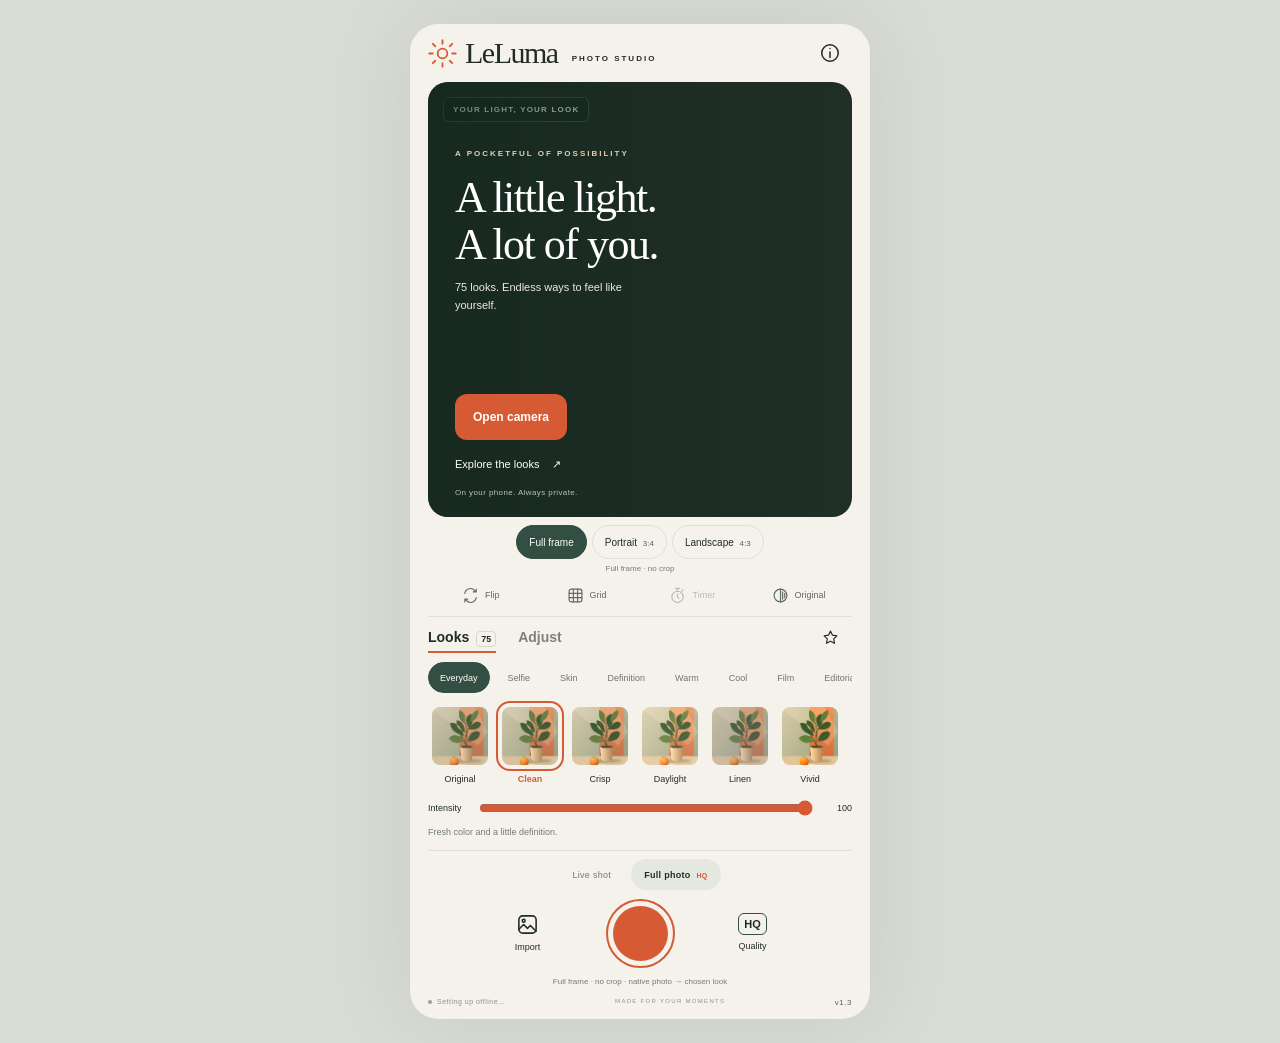
==== index.html @ a47db402 "Add files via upload" ====
<!doctype html>
<html lang="en">
<head>
  <meta charset="utf-8">
  <meta name="viewport" content="width=device-width,initial-scale=1,viewport-fit=cover">
  <meta name="theme-color" content="#f5f2eb">
  <meta name="apple-mobile-web-app-capable" content="yes">
  <meta name="apple-mobile-web-app-title" content="LeLuma">
  <meta name="apple-mobile-web-app-status-bar-style" content="default">
  <meta name="description" content="A little light. A lot of you. 75 photo filters, live camera, and private, offline editing.">
  <meta http-equiv="Content-Security-Policy" content="default-src 'self'; img-src 'self' blob: data:; media-src 'self' blob:; script-src 'self'; worker-src 'self'; style-src 'self' 'unsafe-inline'; connect-src 'self'; object-src 'none'; base-uri 'self'">
  <link rel="manifest" href="./manifest.webmanifest">
  <link rel="apple-touch-icon" href="./icons/apple-touch-icon.png">
  <link rel="icon" href="./icons/icon.svg" type="image/svg+xml">
  <link rel="stylesheet" href="./styles.css">
  <title>LeLuma · Your light, your look</title>
</head>
<body>
<svg class="icon-defs" aria-hidden="true" xmlns="http://www.w3.org/2000/svg"><defs>
  <symbol id="i-flip" viewBox="0 0 24 24"><path d="M4 9a8 8 0 0 1 14-4l2 2M20 3v4h-4M20 15a8 8 0 0 1-14 4l-2-2M4 21v-4h4"/></symbol>
  <symbol id="i-grid" viewBox="0 0 24 24"><rect x="3" y="3" width="18" height="18" rx="3"/><path d="M9 3v18M15 3v18M3 9h18M3 15h18"/></symbol>
  <symbol id="i-timer" viewBox="0 0 24 24"><circle cx="12" cy="14" r="8"/><path d="M12 10v4l2 2M9 2h6M12 2v4M18 6l2-2"/></symbol>
  <symbol id="i-compare" viewBox="0 0 24 24"><circle cx="12" cy="12" r="9"/><path d="M12 3v18M15 7v10M18 9v6"/></symbol>
  <symbol id="i-image" viewBox="0 0 24 24"><rect x="3" y="3" width="18" height="18" rx="4"/><circle cx="8" cy="8" r="1.5"/><path d="m3 17 5-5 4 4 3-3 6 6"/></symbol>
  <symbol id="i-info" viewBox="0 0 24 24"><circle cx="12" cy="12" r="9"/><path d="M12 11v6M12 7v.2"/></symbol>
  <symbol id="i-star" viewBox="0 0 24 24"><path d="m12 3 2.8 5.7 6.2.9-4.5 4.4 1.1 6.2-5.6-2.9-5.6 2.9 1.1-6.2L3 9.6l6.2-.9Z"/></symbol>
  <symbol id="i-download" viewBox="0 0 24 24"><path d="M12 3v12m-5-5 5 5 5-5M4 16v5h16v-5"/></symbol>
  <symbol id="i-close" viewBox="0 0 24 24"><path d="m6 6 12 12M6 18 18 6"/></symbol>
  <symbol id="i-camera" viewBox="0 0 24 24"><path d="M8 6 9 3h6l1 3h4a2 2 0 0 1 2 2v11a2 2 0 0 1-2 2H4a2 2 0 0 1-2-2V8a2 2 0 0 1 2-2Z"/><circle cx="12" cy="13" r="4"/></symbol>
  <symbol id="i-sun" viewBox="0 0 24 24"><circle cx="12" cy="12" r="4"/><path d="M12 1v3M12 20v3M1 12h3M20 12h3M4 4l2 2M18 18l2 2M4 20l2-2M18 6l2-2"/></symbol>
</defs></svg>
<main id="app">
  <div id="startupNotice" class="startup-notice">Loading LeLuma… If this stays here, <a href="./repair.html">repair the app</a>. Use your HTTPS GitHub Pages link in Safari.</div>
  <header class="header">
    <a class="brand" href="./" aria-label="LeLuma home"><svg><use href="#i-sun"/></svg>LeLuma<span>PHOTO STUDIO</span></a>
    <button class="icon-button" id="helpButton" aria-label="Help and settings"><svg><use href="#i-info"/></svg></button>
  </header>
  <section class="viewfinder" id="viewfinder" aria-label="Camera preview">
    <div id="cameraSurface" class="camera-surface"><video id="video" autoplay muted playsinline webkit-playsinline disablepictureinpicture aria-label="Live camera"></video></div>
    <canvas id="preview" aria-label="Filtered photo preview" hidden></canvas>
    <div class="frame-top"><span class="pill" id="sourceBadge">YOUR LIGHT, YOUR LOOK</span><span class="pill" id="resolutionBadge" hidden></span></div>
    <div id="grid" class="grid" hidden></div>
    <div class="welcome" id="welcome">
      <div class="welcome-copy"><span class="eyebrow">A POCKETFUL OF POSSIBILITY</span><h1>A little light.<br>A lot of you.</h1><p>75 looks. Endless ways to feel like yourself.</p></div>
      <div class="welcome-actions"><button class="primary" id="startButton"><svg><use href="#i-camera"/></svg>Open camera</button><button class="text-button" id="cancelCameraButton" hidden>Cancel camera opening</button><button class="text-button" id="demoButton">Explore the looks <span>↗</span></button><span class="privacy-note">On your phone. Always private.</span></div>
    </div>
    <div id="resumePanel" class="resume-panel" hidden><p>Camera paused</p><button class="primary" id="resumeButton">Resume camera</button><button id="cancelResumeButton" class="text-button" hidden>Cancel camera opening</button></div>
    <div id="countdown" class="countdown" hidden aria-live="assertive"></div>
    <div class="frame-bottom" id="frameBottom" hidden><span id="frameFilterName">Original</span><span id="frameHint">Live preview</span></div>
    <div class="flash" id="flash"></div>
    <div id="previewError" class="preview-error" hidden><p id="previewErrorText">Preview interrupted.</p><button id="retryPreview" class="primary">Retry preview</button></div>
  </section>
  <div id="mediaNotice" class="media-notice" role="status" hidden><span id="mediaNoticeText">Starting video…</span><button id="playCamera" class="secondary">Resume video</button></div>
  <div id="liveControls" class="live-controls" hidden><button id="previewMode" aria-pressed="false">Show camera only</button><button id="restartCamera">Restart camera</button></div>
  <div class="framing-controls" role="group" aria-label="Photo framing"><button id="frame-original" aria-pressed="true">Full frame</button><button id="frame-portrait" aria-pressed="false">Portrait <small>3:4</small></button><button id="frame-landscape" aria-pressed="false">Landscape <small>4:3</small></button></div>
  <p id="framingLabel" class="framing-label">Full frame · no crop</p>
  <div class="tools" aria-label="Camera tools">
    <button id="flipButton" class="tool" aria-label="Switch front and back camera"><svg><use href="#i-flip"/></svg><span>Flip</span></button>
    <button id="gridButton" class="tool" aria-pressed="false"><svg><use href="#i-grid"/></svg><span>Grid</span></button>
    <button id="timerButton" class="tool" aria-label="Timer: off"><svg><use href="#i-timer"/></svg><span id="timerLabel">Timer</span></button>
    <button id="compareButton" class="tool" aria-pressed="false"><svg><use href="#i-compare"/></svg><span>Original</span></button>
  </div>
  <section class="studio" aria-label="Photo editor">
    <div class="studio-heading"><div class="tabs" role="tablist" aria-label="Editing tools"><button id="looksTab" role="tab" aria-selected="true" aria-controls="looksPanel">Looks <span>75</span></button><button id="adjustTab" role="tab" aria-selected="false" aria-controls="adjustPanel">Adjust</button></div><button id="favoriteButton" class="icon-button" aria-label="Favorite current filter" aria-pressed="false"><svg><use href="#i-star"/></svg></button></div>
    <div id="looksPanel" role="tabpanel" aria-labelledby="looksTab">
      <div id="categories" class="categories" aria-label="Filter categories"></div>
      <div id="filterRail" class="filter-rail" aria-label="Choose a filter"></div>
      <div class="strength"><label for="strength">Intensity</label><input id="strength" type="range" min="0" max="100" value="100"><output id="strengthValue" for="strength">100</output></div>
    </div>
    <div id="adjustPanel" role="tabpanel" aria-labelledby="adjustTab" hidden><div class="adjust-heading"><span>Fine-tune your light</span><button id="resetAdjust" class="text-button">Reset</button></div><div id="adjustments" class="adjustments"></div></div>
    <p class="look-description" id="lookDescription">Your image, untouched.</p>
  </section>
  <footer class="capture-area">
    <div id="captureMode" class="capture-mode" role="group" aria-label="Photo capture mode"><button id="liveMode" aria-pressed="false">Live shot</button><button id="fullMode" aria-pressed="true">Full photo <span>HQ</span></button></div>
    <div id="cameraActions" class="capture-actions"><button class="side-action" id="importButton"><svg><use href="#i-image"/></svg><span>Import</span></button><button id="shutterButton" class="shutter" aria-label="Take full-resolution photo"><span></span></button><button class="side-action" id="qualityButton"><span class="hq-mark">HQ</span><span>Quality</span></button></div>
    <div id="reviewActions" class="review-actions" hidden><button class="secondary" id="retakeButton">New photo</button><button class="primary" id="saveButton"><svg><use href="#i-download"/></svg>Save photo</button></div>
    <p class="capture-note" id="captureNote">iPhone camera → your chosen look, at source size</p>
    <div class="status-line"><span id="offlineStatus"><i></i>Setting up offline…</span><span>MADE FOR YOUR MOMENTS</span></div>
  </footer>
</main>
<aside id="portraitGuard" class="portrait-guard" aria-label="Portrait orientation required"><svg><use href="#i-camera"/></svg><h2>Stay in your frame.</h2><p>LeLuma is made for portrait.<br>Turn your phone upright.</p><small>For no rotation, turn on Portrait Orientation Lock in iPhone Control Center.</small></aside>
<div id="toast" class="toast" role="status" aria-live="polite" hidden></div>
<dialog id="helpDialog" class="sheet">
  <div class="sheet-heading"><div><span class="eyebrow">A FEW GOOD THINGS TO KNOW</span><h2>Your pocket studio.</h2></div><button class="icon-button" data-close="helpDialog" aria-label="Close help"><svg><use href="#i-close"/></svg></button></div>
  <div class="sheet-content">
    <h3>Choose your capture</h3><p><strong>Full photo</strong> opens the iPhone camera, then applies your look to the returned photo. This is the default for better source quality. Live filters are visible in LeLuma, not inside the iPhone camera sheet.</p><p><strong>Live shot</strong> captures exactly when you tap. On iPhone, its resolution is usually limited to the live video feed; the actual pixel size appears above the preview.</p>
    <h3>Portrait or landscape</h3><p>Choose <strong>Portrait 3:4</strong> or <strong>Landscape 4:3</strong> to frame your photo. The preview and saved picture use the same center crop. You can change framing after capture. <strong>Full frame</strong> keeps the whole image. The app’s controls stay upright; landscape framing does not require rotating your phone.</p>
    <h3>Every pixel, thoughtfully kept</h3><p>Full frame exports retain the input dimensions. Portrait and Landscape crop the edges and keep the remaining source pixels without upscaling. PNG avoids extra lossy compression; JPEG at maximum quality makes smaller files. Filtered copies are standard color images, not RAW, HDR, Live Photos, or the original metadata. Keep your original for archival quality.</p>
    <h3>Looks that actually preview</h3><p>Tap a look to apply it at <strong>100% intensity</strong>, then adjust the slider. The <strong>Original</strong> toolbar button toggles before/after. A look’s name appears over the image; <strong>Look applied</strong> means its pixels have finished updating. Skin looks soften skin-like colors. Definition looks use local contrast and sharpening for features and muscle contours; they don’t reshape bodies or identify faces.</p>
    <h3>If the camera preview stops</h3><p>Tap <strong>Resume video</strong> if playback is paused. <strong>Show camera only</strong> displays the direct camera feed; the selected filter is still applied after capture. Tap <strong>Show live filters</strong> to return to the filtered preview. If neither view moves, try <strong>Restart camera</strong>. Open your published HTTPS address directly in Safari and allow camera access.</p>
    <details class="camera-details"><summary>Camera details</summary><p>If you need help, copy these details along with your published app link. They contain playback status, not photos.</p><textarea id="cameraDetails" readonly aria-label="Camera diagnostic details" rows="8"></textarea><div><button id="refreshDetails" class="secondary">Refresh details</button><button id="copyDetails" class="secondary">Copy details</button></div></details>
    <label class="setting">Save format<select id="formatSelect"><option value="image/png">PNG · lossless export</option><option value="image/jpeg">JPEG · maximum quality</option></select></label>
    <label class="setting toggle-setting"><span>Mirror live selfies<small>Applies to the front live camera only.</small></span><input id="mirrorSetting" type="checkbox" checked></label>
    <h3>Save to your camera roll</h3><p>Tap <strong>Save photo → Share / Save Image</strong>, then choose <strong>Save Image</strong> in the iPhone share sheet. If it is unavailable, open the photo and touch and hold it to save. Photos are not saved automatically.</p>
    <h3>Keep it upright</h3><p>Enable <strong>Portrait Orientation Lock</strong> in iPhone Control Center. Safari cannot reliably lock the phone for us, so LeLuma pauses its controls when the phone is sideways.</p>
    <h3>Offline, and all yours</h3><p>Open the app online once and wait for <strong>Offline ready</strong>. In Safari, use <strong>Share → Add to Home Screen</strong> (enable Open as Web App if shown). Open it from that icon once online. Camera, filters, and exports then work without internet while the app remains cached. iOS can clear website data; open online again if needed.</p><p>No accounts, uploads, analytics, or external fonts. Pictures stay on your device. The current photo is held in memory: save it before closing or starting a new photo. Smoothing uses skin-like colors and can also soften similarly colored objects.</p>
    <button id="updateButton" class="secondary full-width">Check for app updates</button><a id="repairLink" class="text-button full-width" href="./repair.html">Repair app / refresh installed version</a><p class="version">LeLuma 1.3.0 · 75 looks + Original</p>
  </div>
</dialog>
<dialog id="saveDialog" class="sheet">
  <div class="sheet-heading"><div><span class="eyebrow">ONE TO KEEP</span><h2 id="saveHeading">Preparing your photo…</h2></div><button id="closeSave" class="icon-button" data-close="saveDialog" aria-label="Close save sheet"><svg><use href="#i-close"/></svg></button></div>
  <div class="sheet-content"><div class="save-preview"><img id="savePreview" alt="Your finished photo" hidden><progress id="exportProgress" max="1" value="0"></progress></div><p id="exportDetails" class="export-details">Rendering every source pixel.</p><button id="shareButton" class="primary full-width" disabled><svg><use href="#i-download"/></svg>Share / Save Image</button><a id="downloadLink" class="secondary full-width" hidden download>Download photo</a><a id="openImageLink" class="text-button full-width" target="_blank" rel="noopener" hidden>Open photo to save manually ↗</a><p class="save-help">In the iPhone share sheet, select <strong>Save Image</strong>. Sharing does not save automatically.</p><button id="saveOriginalButton" class="text-button full-width">Keep an unfiltered original too</button></div>
</dialog>
<dialog id="newPhotoDialog" class="sheet small-sheet"><div class="sheet-content"><h2>Start a new photo?</h2><p>Save this photo first if you want to keep it. Starting over removes this unsaved edit.</p><button id="confirmNewPhoto" class="primary full-width">Start new photo</button><button data-close="newPhotoDialog" class="secondary full-width">Keep editing</button></div></dialog>
<input id="fileInput" type="file" accept="image/*" hidden>
<input id="nativeInput" type="file" accept="image/*" capture="user" hidden>
<noscript>LeLuma needs JavaScript to run the live camera and filters.</noscript>
<script defer src="./bundle.js"></script>
</body>
</html>
---- styles.css ----
@font-face{font-family:System;src:local('Avenir Next'),local('Avenir'),local('Arial')}
:root{--paper:#f5f2eb;--ink:#222c27;--muted:#797c71;--accent:#d65b35;--line:#dedfd5;--green:#334e42;font-family:System,-apple-system,BlinkMacSystemFont,'Segoe UI',sans-serif;color:var(--ink);background:#d9ddd5;color-scheme:light;-webkit-tap-highlight-color:transparent}
*{box-sizing:border-box}body{margin:0}button,a,input,select{-webkit-tap-highlight-color:transparent}button,input,select{font:inherit}button{cursor:pointer;color:inherit}button{border:0;background:none}button:disabled{cursor:default;opacity:.4}button:focus-visible,a:focus-visible,input:focus-visible,select:focus-visible{outline:3px solid var(--accent);outline-offset:3px}a{color:inherit}svg{width:22px;height:22px;fill:none;stroke:currentColor;stroke-width:1.65;stroke-linecap:round;stroke-linejoin:round;flex-shrink:0}.icon-defs{position:absolute;width:0;height:0;overflow:hidden}[hidden]{display:none!important}
#app{max-width:460px;min-height:100svh;margin:auto;background:var(--paper);padding:env(safe-area-inset-top) 18px max(12px,env(safe-area-inset-bottom));box-shadow:0 0 90px #28332b1a}.header{height:70px;display:flex;align-items:center;justify-content:space-between}.brand{text-decoration:none;display:flex;align-items:center;gap:8px;font-family:Georgia,serif;font-size:35px;letter-spacing:-2px}.brand svg{color:var(--accent);width:29px;height:29px;stroke-width:1.5}.brand span{font-family:System,sans-serif;font-size:8px;letter-spacing:2px;margin:10px 0 0 6px;font-weight:600}.icon-button{display:inline-flex;align-items:center;justify-content:center;width:44px;height:44px;border-radius:50%}.icon-button:active{background:#263f3410}
.viewfinder{position:relative;height:clamp(270px,43svh,520px);background:#232f29;border-radius:20px;overflow:hidden;isolation:isolate}.viewfinder>canvas{width:100%;height:100%;object-fit:contain;display:block}.frame-top,.frame-bottom{position:absolute;left:15px;right:15px;display:flex;justify-content:space-between;align-items:center;pointer-events:none}.frame-top{top:15px;gap:8px}.pill{font-size:8px;font-weight:650;letter-spacing:1.2px;background:#14261f65;color:#fff;padding:7px 9px;border:1px solid #ffffff30;border-radius:6px;backdrop-filter:blur(9px);white-space:nowrap}.frame-bottom{bottom:15px;color:#fff;gap:8px;text-shadow:0 1px 5px #0009}.frame-bottom>span:first-child{font-family:Georgia,serif;font-size:25px}.frame-bottom>span:last-child{font-size:9px;letter-spacing:.5px}.welcome{position:absolute;inset:0;padding:60px 27px 20px;display:flex;flex-direction:column;justify-content:space-between;color:#fff;background:linear-gradient(90deg,#10261a99,#182e2030)}.eyebrow{font-size:8px;letter-spacing:2px;font-weight:600}.welcome .eyebrow{color:#e6d1ae}.welcome h1{font-family:Georgia,serif;font-weight:400;font-size:clamp(34px,9vw,44px);line-height:1.06;letter-spacing:-1.5px;margin:15px 0 10px}.welcome p{font-size:11px;line-height:1.6;max-width:185px;color:#f0eade}.welcome-actions{display:grid;justify-items:start;gap:6px}.primary,.secondary{padding:14px 18px;border-radius:12px;display:inline-flex;align-items:center;justify-content:center;gap:9px;font-size:12px;font-weight:650;text-decoration:none;min-height:46px}.primary{background:var(--accent);color:#fff}.primary:active{background:#b94322}.primary svg{width:19px;height:19px}.secondary{border:1px solid var(--line);background:#ffffff50}.text-button{padding:8px 0;font-size:11px;min-height:36px;text-decoration:none}.welcome .text-button{color:#fff}.text-button span{padding-left:10px}.privacy-note{font-size:8px;opacity:.7;letter-spacing:.4px}.grid{position:absolute;inset:0;pointer-events:none;background:linear-gradient(90deg,transparent calc(33.333% - .5px),#ffffff55 33.333%,transparent calc(33.333% + .5px),transparent calc(66.666% - .5px),#ffffff55 66.666%,transparent calc(66.666% + .5px)),linear-gradient(0deg,transparent calc(33.333% - .5px),#ffffff55 33.333%,transparent calc(33.333% + .5px),transparent calc(66.666% - .5px),#ffffff55 66.666%,transparent calc(66.666% + .5px))}.countdown{position:absolute;inset:0;display:grid;place-items:center;color:white;font-size:100px;background:#0003}.resume-panel{position:absolute;inset:0;display:flex;flex-direction:column;align-items:center;justify-content:center;background:#1f2d28c9;color:white}.flash{position:absolute;inset:0;background:white;opacity:0;pointer-events:none}.flash.on{animation:flash .35s ease-out}@keyframes flash{from{opacity:.9}to{opacity:0}}
.tools{height:57px;display:flex;align-items:center;justify-content:space-around;border-bottom:1px solid var(--line);margin-bottom:12px}.tool{display:flex;gap:6px;align-items:center;justify-content:center;min-height:44px;min-width:65px;font-size:9px;color:#5f6a60}.tool svg{width:17px;height:17px}.tool[aria-pressed=true]{color:var(--accent)}.studio-heading{display:flex;align-items:center;justify-content:space-between;height:32px}.tabs{display:flex;gap:22px;align-items:center;height:100%}.tabs button{font-size:14px;font-weight:650;padding:8px 0;color:#7e8279;position:relative}.tabs button[aria-selected=true]{color:var(--ink)}.tabs button[aria-selected=true]:after{position:absolute;bottom:0;left:0;right:0;height:2px;background:var(--accent);content:''}.tabs button>span{font-size:9px;border:1px solid #d6d9ce;padding:2px 4px;border-radius:4px;margin-left:3px}.studio-heading .icon-button svg{width:17px;height:17px}.studio-heading .icon-button[aria-pressed=true]{color:var(--accent)}.studio-heading .icon-button[aria-pressed=true] svg{fill:var(--accent)}
.categories{display:flex;gap:6px;overflow:auto;scrollbar-width:none;padding:12px 0 10px}.categories::-webkit-scrollbar,.filter-rail::-webkit-scrollbar{display:none}.categories button{font-size:9px;white-space:nowrap;border:1px solid transparent;padding:7px 11px;min-height:31px;border-radius:20px;color:#6e766c}.categories button[aria-pressed=true]{border-color:var(--green);background:var(--green);color:white}.filter-rail{display:flex;gap:10px;overflow:auto;padding:3px 2px 7px;scrollbar-width:none;min-height:99px;scroll-snap-type:x proximity}.filter-item{flex:0 0 60px;padding:0;font-size:9px;scroll-snap-align:center;position:relative}.filter-item img{display:block;width:60px;height:70px;object-fit:cover;border-radius:10px;border:2px solid transparent;padding:0;margin-bottom:7px}.filter-item[aria-pressed=true] img{outline:2px solid var(--accent);outline-offset:2px;border-color:var(--paper)}.filter-item[aria-pressed=true]{color:var(--accent);font-weight:700}.filter-item .favorite-dot{position:absolute;top:5px;right:6px;color:#fff;font-size:9px;text-shadow:0 1px 3px #000}.empty-favorites{font-size:12px;color:var(--muted);padding:15px 0;line-height:1.7}.strength{display:flex;align-items:center;gap:15px;padding:10px 0 3px;font-size:9px}.strength input{flex:1;min-width:0}.strength output{width:22px;text-align:right;font-variant-numeric:tabular-nums}input[type=range]{accent-color:var(--accent);height:18px;cursor:pointer}input[type=checkbox]{accent-color:var(--green);width:21px;height:21px}.look-description{font-size:9px;color:#747c70;margin:5px 0 9px;min-height:14px}.adjust-heading{display:flex;justify-content:space-between;align-items:center;font-size:10px;color:#707a6e}.adjust-heading button{color:var(--accent)}.adjustments{max-height:169px;overflow:auto;padding-right:5px;overscroll-behavior:contain}.adjust-row{display:grid;grid-template-columns:112px 1fr 26px;align-items:center;gap:7px;margin:0 0 10px;font-size:10px}.adjust-row label{line-height:1.3}.adjust-row input{width:100%;min-width:0}.adjust-row output{text-align:right;font-variant-numeric:tabular-nums}
.capture-area{border-top:1px solid var(--line);padding-top:8px}.capture-mode{display:flex;justify-content:center;gap:7px}.capture-mode button{font-size:9px;letter-spacing:.3px;padding:7px 13px;border-radius:20px;min-height:31px;color:#72796f}.capture-mode button[aria-pressed=true]{color:var(--ink);background:#e5e8df;font-weight:700}.capture-mode button span{font-size:7px;color:var(--accent);margin-left:3px}.capture-actions{display:flex;align-items:center;justify-content:space-between;max-width:275px;margin:9px auto 5px}.shutter{border:2px solid var(--accent);height:69px;width:69px;border-radius:50%;display:grid;place-items:center;padding:5px}.shutter>span{display:block;width:100%;height:100%;border-radius:50%;background:var(--accent);transition:transform .12s}.shutter:active>span{transform:scale(.87)}.side-action{display:flex;flex-direction:column;align-items:center;gap:6px;font-size:9px;min-width:50px;min-height:44px}.side-action svg{height:23px;width:23px}.hq-mark{font-size:11px;font-weight:700;border:1.5px solid var(--green);border-radius:6px;padding:4px 5px}.capture-note{font-size:8px;line-height:1.5;text-align:center;color:#737e6d;min-height:12px;margin:8px 0 10px}.status-line{display:flex;justify-content:space-between;color:#8b9286;font-size:7px;letter-spacing:.5px;gap:6px}.status-line>span:last-child{letter-spacing:1.3px;font-size:6px}.status-line i{display:inline-block;height:4px;width:4px;background:#99a68e;border-radius:50%;margin-right:5px;vertical-align:middle}.review-actions{display:grid;grid-template-columns:1fr 1.4fr;gap:10px;padding:12px 0 3px}.portrait-guard{display:none}.toast{position:fixed;bottom:calc(20px + env(safe-area-inset-bottom));left:50%;transform:translateX(-50%);padding:12px 18px;background:#20362cef;color:white;border-radius:12px;font-size:12px;max-width:calc(100vw - 30px);width:max-content;line-height:1.5;z-index:50;box-shadow:0 6px 25px #0002}
.sheet{border:0;padding:0;border-radius:23px;max-width:440px;width:calc(100% - 20px);max-height:88svh;color:var(--ink);background:var(--paper);box-shadow:0 20px 70px #0003}.sheet::backdrop{background:#12251dc0;backdrop-filter:blur(5px)}.sheet-heading{display:flex;justify-content:space-between;align-items:center;padding:25px 22px 12px;border-bottom:1px solid var(--line);position:sticky;top:0;background:var(--paper);z-index:2}.sheet h2{font:27px/1.2 Georgia,serif;letter-spacing:-.6px;margin:8px 0}.sheet .eyebrow{color:var(--accent)}.sheet-content{padding:12px 22px 24px;font-size:12px;line-height:1.7}.sheet h3{font-size:14px;margin:20px 0 6px}.sheet p{color:#687360;margin:8px 0 14px}.setting{display:flex;justify-content:space-between;align-items:center;gap:10px;padding:14px 0;border-bottom:1px solid var(--line);font-size:11px}.setting select{font-size:10px;max-width:60%;padding:8px;background:white;border:1px solid var(--line);border-radius:8px}.setting small{display:block;font-size:9px;color:var(--muted);margin-top:3px}.full-width{display:flex;width:100%;text-align:center;margin-top:10px}.version{text-align:center;font-size:9px}.save-preview{min-height:150px;display:flex;align-items:center;justify-content:center;background:#e2e5da;border-radius:12px;overflow:hidden;position:relative;margin-top:8px}.save-preview img{display:block;max-width:100%;max-height:36svh;object-fit:contain}.save-preview progress{width:75%;accent-color:var(--accent)}.export-details{text-align:center;font-size:10px;white-space:pre-line}.save-help{font-size:10px;text-align:center}.small-sheet h2{margin-top:12px}.sheet a.text-button{justify-content:center}.sheet .full-width{align-items:center;justify-content:center}
#app{display:flex;flex-direction:column;height:100svh}.header,.tools,.studio,.capture-area{flex-shrink:0}.viewfinder{flex:1;min-height:255px}.header{height:62px}.tools{height:49px;margin-bottom:8px}.categories{padding:9px 0 8px}.filter-item img{height:62px}.filter-rail{min-height:90px}.strength{padding-top:6px}.capture-area{background:var(--paper)}
.viewfinder>canvas{position:absolute;inset:0;width:100%;height:100%;pointer-events:none}.startup-notice{padding:10px 0;font-size:11px;line-height:1.6;color:#7b321b}.startup-notice a{font-weight:700}.resume-panel>.text-button{color:white}
@media(min-width:700px){body{padding:24px 0}#app{border-radius:28px;min-height:0;height:auto;padding-top:0}.viewfinder{height:435px;flex:none}.header{height:78px}}
@media(max-height:740px) and (orientation:portrait){.header{height:56px}.viewfinder{height:34svh;min-height:245px}.welcome{padding:46px 22px 12px}.welcome h1{font-size:32px;margin:10px 0 6px}.welcome p{margin:5px 0}.welcome .eyebrow{font-size:6px}.welcome-actions{gap:0}.welcome-actions .primary{min-height:39px;padding:10px 15px}.privacy-note{display:none}.tools{height:45px;margin-bottom:8px}.filter-item img{height:60px}.filter-rail{min-height:90px}.capture-actions{margin:6px auto}.shutter{width:60px;height:60px}.look-description{margin-bottom:6px}}
@media(orientation:landscape) and (pointer:coarse){#app{visibility:hidden;overflow:hidden;height:100dvh}.portrait-guard{position:fixed;inset:0;z-index:80;display:flex;flex-direction:column;align-items:center;justify-content:center;text-align:center;background:var(--paper);padding:25px}.portrait-guard>svg{width:35px;height:35px;color:var(--accent)}.portrait-guard h2{font:30px Georgia,serif;margin:15px 0 6px}.portrait-guard p{font-size:13px;line-height:1.6}.portrait-guard small{max-width:300px;font-size:11px;color:var(--muted)}}
@media(prefers-reduced-motion:reduce){*{animation:none!important;transition:none!important;scroll-behavior:auto!important}}

/* Photo framing is an explicit choice; the controls remain in portrait. */
.framing-controls{display:flex;gap:5px;justify-content:center;padding-top:8px;flex-shrink:0}.framing-controls button{min-height:34px;padding:6px 12px;border-radius:20px;font-size:10px;border:1px solid var(--line)}.framing-controls button[aria-pressed=true]{background:var(--green);color:white;border-color:var(--green)}.framing-controls small{font-size:8px;opacity:.75;margin-left:3px}.framing-label{font-size:8px;line-height:1.4;text-align:center;color:var(--muted);margin:4px 0 0;flex-shrink:0}.preview-error{position:absolute;inset:0;display:flex;flex-direction:column;align-items:center;justify-content:center;padding:25px;background:#1b302bef;color:white;text-align:center;font-size:12px;line-height:1.6;z-index:3}.brand{font-size:30px;letter-spacing:-1.5px}.viewfinder{min-height:240px}.tools{margin-bottom:4px;height:43px}.header{height:58px}.status-line:after{content:'v1.3';font-size:8px;color:#4b6555}
/* Keep the native media surface visible until a fresh filtered frame is ready. */
.camera-surface{position:absolute;left:50%;top:50%;transform:translate(-50%,-50%);width:100%;height:100%;overflow:hidden;z-index:0}
.camera-surface video{display:block;width:100%;height:100%;object-fit:cover;opacity:1;pointer-events:none}
.viewfinder>canvas{z-index:1;background:#232f29}.viewfinder>.frame-top,.viewfinder>.frame-bottom,.viewfinder>.welcome,.viewfinder>.grid,.viewfinder>.resume-panel,.viewfinder>.countdown,.viewfinder>.flash{z-index:2}

.preview-error{inset:auto 10px 48px;padding:10px 12px;gap:8px;border-radius:12px;font-size:11px;line-height:1.4;background:#1b302bed}.preview-error p{margin:0}.preview-error button{padding:8px 12px;min-height:36px;font-size:11px}
.live-controls{display:flex;justify-content:space-between;gap:8px;flex-shrink:0}.live-controls button{min-height:40px;font-size:11px;color:var(--green);text-decoration:underline;text-underline-offset:3px}.live-controls button[aria-pressed=true]{color:#a74526}
.media-notice{display:flex;align-items:center;gap:10px;padding:8px 10px;background:#e9e4d7;border-radius:10px;margin-top:8px;font-size:11px;line-height:1.5;flex-shrink:0}.media-notice span{flex:1}.media-notice button{min-width:100px;padding:8px 10px;font-size:11px;background:var(--paper)}
.camera-details{margin:18px 0}.camera-details summary{cursor:pointer;font-weight:650}.camera-details textarea{width:100%;padding:10px;border:1px solid var(--line);border-radius:8px;font:11px/1.5 ui-monospace,monospace;background:white;color:var(--ink);resize:vertical}.camera-details>div{display:flex;gap:8px;margin-top:8px}
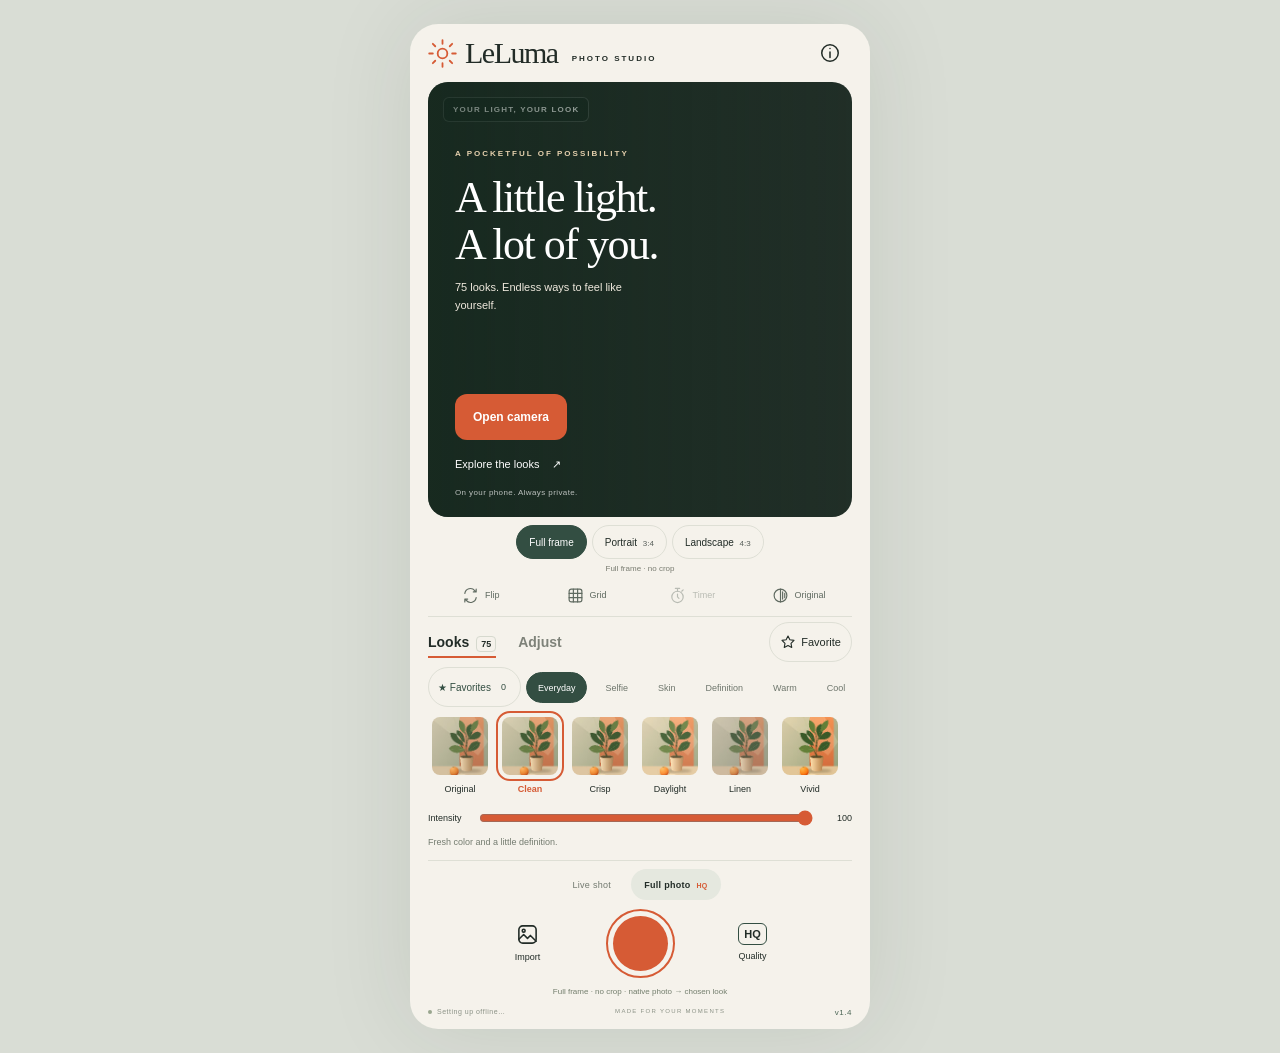
==== commit 038e2f02: "Add files via upload" ====
--- a/index.html
+++ b/index.html
@@ -10,8 +10,8 @@
   <meta name="description" content="A little light. A lot of you. 75 photo filters, live camera, and private, offline editing.">
   <meta http-equiv="Content-Security-Policy" content="default-src 'self'; img-src 'self' blob: data:; media-src 'self' blob:; script-src 'self'; worker-src 'self'; style-src 'self' 'unsafe-inline'; connect-src 'self'; object-src 'none'; base-uri 'self'">
   <link rel="manifest" href="./manifest.webmanifest">
-  <link rel="apple-touch-icon" href="./icons/apple-touch-icon.png">
-  <link rel="icon" href="./icons/icon.svg" type="image/svg+xml">
+  <link rel="apple-touch-icon" href="./apple-touch-icon.png">
+  <link rel="icon" href="./icon.svg" type="image/svg+xml">
   <link rel="stylesheet" href="./styles.css">
   <title>LeLuma · Your light, your look</title>
 </head>
@@ -38,6 +38,7 @@
   <section class="viewfinder" id="viewfinder" aria-label="Camera preview">
     <div id="cameraSurface" class="camera-surface"><video id="video" autoplay muted playsinline webkit-playsinline disablepictureinpicture aria-label="Live camera"></video></div>
     <canvas id="preview" aria-label="Filtered photo preview" hidden></canvas>
+    <canvas id="gpuPreview" aria-label="Live filtered camera preview" hidden></canvas>
     <div class="frame-top"><span class="pill" id="sourceBadge">YOUR LIGHT, YOUR LOOK</span><span class="pill" id="resolutionBadge" hidden></span></div>
     <div id="grid" class="grid" hidden></div>
     <div class="welcome" id="welcome">
@@ -61,9 +62,9 @@
     <button id="compareButton" class="tool" aria-pressed="false"><svg><use href="#i-compare"/></svg><span>Original</span></button>
   </div>
   <section class="studio" aria-label="Photo editor">
-    <div class="studio-heading"><div class="tabs" role="tablist" aria-label="Editing tools"><button id="looksTab" role="tab" aria-selected="true" aria-controls="looksPanel">Looks <span>75</span></button><button id="adjustTab" role="tab" aria-selected="false" aria-controls="adjustPanel">Adjust</button></div><button id="favoriteButton" class="icon-button" aria-label="Favorite current filter" aria-pressed="false"><svg><use href="#i-star"/></svg></button></div>
+    <div class="studio-heading"><div class="tabs" role="tablist" aria-label="Editing tools"><button id="looksTab" role="tab" aria-selected="true" aria-controls="looksPanel">Looks <span>75</span></button><button id="adjustTab" role="tab" aria-selected="false" aria-controls="adjustPanel">Adjust</button></div><button id="favoriteButton" class="favorite-button" aria-label="Favorite current filter" aria-pressed="false"><svg aria-hidden="true"><use href="#i-star"/></svg><span id="favoriteLabel">Favorite</span></button></div>
     <div id="looksPanel" role="tabpanel" aria-labelledby="looksTab">
-      <div id="categories" class="categories" aria-label="Filter categories"></div>
+      <div class="category-bar" role="group" aria-label="Filter categories"><button id="favoritesCategory" class="category-favorites" aria-pressed="false">★ Favorites <span id="favoriteCount">0</span></button><div id="categories" class="categories" aria-label="More filter categories"></div></div>
       <div id="filterRail" class="filter-rail" aria-label="Choose a filter"></div>
       <div class="strength"><label for="strength">Intensity</label><input id="strength" type="range" min="0" max="100" value="100"><output id="strengthValue" for="strength">100</output></div>
     </div>
@@ -87,6 +88,8 @@
     <h3>Portrait or landscape</h3><p>Choose <strong>Portrait 3:4</strong> or <strong>Landscape 4:3</strong> to frame your photo. The preview and saved picture use the same center crop. You can change framing after capture. <strong>Full frame</strong> keeps the whole image. The app’s controls stay upright; landscape framing does not require rotating your phone.</p>
     <h3>Every pixel, thoughtfully kept</h3><p>Full frame exports retain the input dimensions. Portrait and Landscape crop the edges and keep the remaining source pixels without upscaling. PNG avoids extra lossy compression; JPEG at maximum quality makes smaller files. Filtered copies are standard color images, not RAW, HDR, Live Photos, or the original metadata. Keep your original for archival quality.</p>
     <h3>Looks that actually preview</h3><p>Tap a look to apply it at <strong>100% intensity</strong>, then adjust the slider. The <strong>Original</strong> toolbar button toggles before/after. A look’s name appears over the image; <strong>Look applied</strong> means its pixels have finished updating. Skin looks soften skin-like colors. Definition looks use local contrast and sharpening for features and muscle contours; they don’t reshape bodies or identify faces.</p>
+    <h3>Keep your favorites close</h3><p>Select a look and tap <strong>★ Favorite</strong>. Open the always-visible <strong>★ Favorites</strong> category to see your collection. Tap <strong>Favorited</strong> again to remove a look. Favorites and the open Favorites category are saved on this device between visits.</p>
+    <h3>Smoother live filters</h3><p>Live filters use hardware acceleration where available and follow incoming camera frames, targeting up to 30 frames per second. Preview detail adjusts automatically under load; your captured photo keeps its source dimensions. A compatibility preview is available if graphics acceleration fails, but may update more slowly. You can also use <strong>Show camera only</strong> and apply the chosen look after capture.</p>
     <h3>If the camera preview stops</h3><p>Tap <strong>Resume video</strong> if playback is paused. <strong>Show camera only</strong> displays the direct camera feed; the selected filter is still applied after capture. Tap <strong>Show live filters</strong> to return to the filtered preview. If neither view moves, try <strong>Restart camera</strong>. Open your published HTTPS address directly in Safari and allow camera access.</p>
     <details class="camera-details"><summary>Camera details</summary><p>If you need help, copy these details along with your published app link. They contain playback status, not photos.</p><textarea id="cameraDetails" readonly aria-label="Camera diagnostic details" rows="8"></textarea><div><button id="refreshDetails" class="secondary">Refresh details</button><button id="copyDetails" class="secondary">Copy details</button></div></details>
     <label class="setting">Save format<select id="formatSelect"><option value="image/png">PNG · lossless export</option><option value="image/jpeg">JPEG · maximum quality</option></select></label>
@@ -94,7 +97,7 @@
     <h3>Save to your camera roll</h3><p>Tap <strong>Save photo → Share / Save Image</strong>, then choose <strong>Save Image</strong> in the iPhone share sheet. If it is unavailable, open the photo and touch and hold it to save. Photos are not saved automatically.</p>
     <h3>Keep it upright</h3><p>Enable <strong>Portrait Orientation Lock</strong> in iPhone Control Center. Safari cannot reliably lock the phone for us, so LeLuma pauses its controls when the phone is sideways.</p>
     <h3>Offline, and all yours</h3><p>Open the app online once and wait for <strong>Offline ready</strong>. In Safari, use <strong>Share → Add to Home Screen</strong> (enable Open as Web App if shown). Open it from that icon once online. Camera, filters, and exports then work without internet while the app remains cached. iOS can clear website data; open online again if needed.</p><p>No accounts, uploads, analytics, or external fonts. Pictures stay on your device. The current photo is held in memory: save it before closing or starting a new photo. Smoothing uses skin-like colors and can also soften similarly colored objects.</p>
-    <button id="updateButton" class="secondary full-width">Check for app updates</button><a id="repairLink" class="text-button full-width" href="./repair.html">Repair app / refresh installed version</a><p class="version">LeLuma 1.3.0 · 75 looks + Original</p>
+    <button id="updateButton" class="secondary full-width">Check for app updates</button><a id="repairLink" class="text-button full-width" href="./repair.html">Repair app / refresh installed version</a><p class="version">LeLuma 1.4.0 · 75 looks + Original</p>
   </div>
 </dialog>
 <dialog id="saveDialog" class="sheet">
--- a/styles.css
+++ b/styles.css
@@ -15,7 +15,7 @@
 @media(prefers-reduced-motion:reduce){*{animation:none!important;transition:none!important;scroll-behavior:auto!important}}
 
 /* Photo framing is an explicit choice; the controls remain in portrait. */
-.framing-controls{display:flex;gap:5px;justify-content:center;padding-top:8px;flex-shrink:0}.framing-controls button{min-height:34px;padding:6px 12px;border-radius:20px;font-size:10px;border:1px solid var(--line)}.framing-controls button[aria-pressed=true]{background:var(--green);color:white;border-color:var(--green)}.framing-controls small{font-size:8px;opacity:.75;margin-left:3px}.framing-label{font-size:8px;line-height:1.4;text-align:center;color:var(--muted);margin:4px 0 0;flex-shrink:0}.preview-error{position:absolute;inset:0;display:flex;flex-direction:column;align-items:center;justify-content:center;padding:25px;background:#1b302bef;color:white;text-align:center;font-size:12px;line-height:1.6;z-index:3}.brand{font-size:30px;letter-spacing:-1.5px}.viewfinder{min-height:240px}.tools{margin-bottom:4px;height:43px}.header{height:58px}.status-line:after{content:'v1.3';font-size:8px;color:#4b6555}
+.framing-controls{display:flex;gap:5px;justify-content:center;padding-top:8px;flex-shrink:0}.framing-controls button{min-height:34px;padding:6px 12px;border-radius:20px;font-size:10px;border:1px solid var(--line)}.framing-controls button[aria-pressed=true]{background:var(--green);color:white;border-color:var(--green)}.framing-controls small{font-size:8px;opacity:.75;margin-left:3px}.framing-label{font-size:8px;line-height:1.4;text-align:center;color:var(--muted);margin:4px 0 0;flex-shrink:0}.preview-error{position:absolute;inset:0;display:flex;flex-direction:column;align-items:center;justify-content:center;padding:25px;background:#1b302bef;color:white;text-align:center;font-size:12px;line-height:1.6;z-index:3}.brand{font-size:30px;letter-spacing:-1.5px}.viewfinder{min-height:240px}.tools{margin-bottom:4px;height:43px}.header{height:58px}.status-line:after{content:'v1.4';font-size:8px;color:#4b6555}
 /* Keep the native media surface visible until a fresh filtered frame is ready. */
 .camera-surface{position:absolute;left:50%;top:50%;transform:translate(-50%,-50%);width:100%;height:100%;overflow:hidden;z-index:0}
 .camera-surface video{display:block;width:100%;height:100%;object-fit:cover;opacity:1;pointer-events:none}
@@ -25,3 +25,6 @@
 .live-controls{display:flex;justify-content:space-between;gap:8px;flex-shrink:0}.live-controls button{min-height:40px;font-size:11px;color:var(--green);text-decoration:underline;text-underline-offset:3px}.live-controls button[aria-pressed=true]{color:#a74526}
 .media-notice{display:flex;align-items:center;gap:10px;padding:8px 10px;background:#e9e4d7;border-radius:10px;margin-top:8px;font-size:11px;line-height:1.5;flex-shrink:0}.media-notice span{flex:1}.media-notice button{min-width:100px;padding:8px 10px;font-size:11px;background:var(--paper)}
 .camera-details{margin:18px 0}.camera-details summary{cursor:pointer;font-weight:650}.camera-details textarea{width:100%;padding:10px;border:1px solid var(--line);border-radius:8px;font:11px/1.5 ui-monospace,monospace;background:white;color:var(--ink);resize:vertical}.camera-details>div{display:flex;gap:8px;margin-top:8px}
+
+.favorite-button{display:flex;align-items:center;justify-content:center;gap:5px;border:1px solid var(--line);border-radius:20px;padding:7px 10px;min-height:40px;font-size:11px;background:var(--paper)}.favorite-button svg{width:16px;height:16px}.favorite-button[aria-pressed=true]{color:var(--accent);border-color:var(--accent)}.favorite-button[aria-pressed=true] svg{fill:currentColor}.studio-heading{min-height:42px}
+.category-bar{display:flex;align-items:center;gap:5px;min-width:0}.category-bar .categories{min-width:0;flex:1}.category-favorites{flex:none;display:flex;align-items:center;gap:5px;border:1px solid var(--line);border-radius:20px;padding:7px 9px;min-height:40px;font-size:10px;background:var(--paper);color:var(--green)}.category-favorites[aria-pressed=true]{background:var(--green);color:white;border-color:var(--green)}.category-favorites span{min-width:15px;font-size:9px;font-variant-numeric:tabular-nums}
